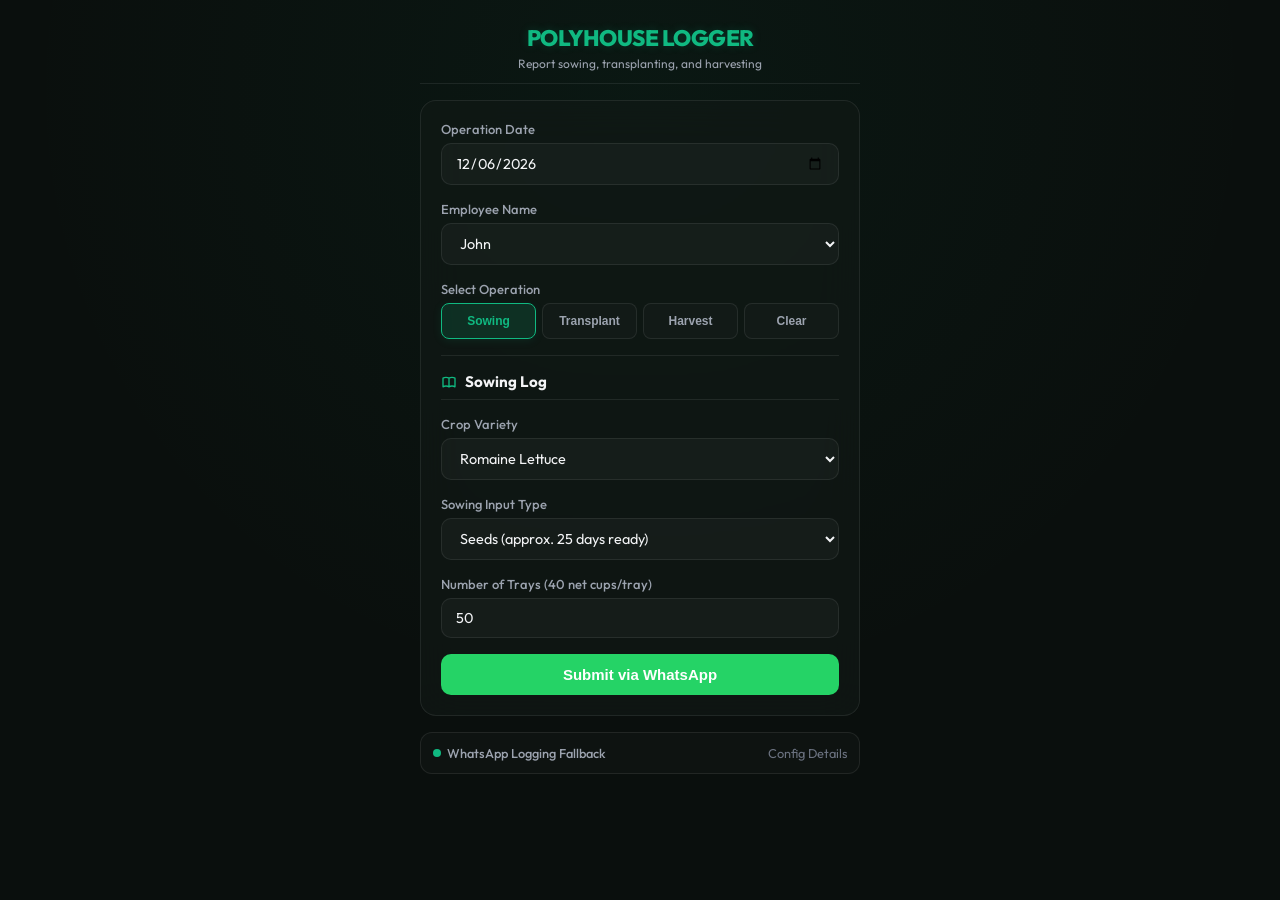
==== log.html @ c45852f2 "Add files via upload" ====
<!DOCTYPE html>
<html lang="en">
<head>
  <meta charset="UTF-8">
  <meta name="viewport" content="width=device-width, initial-scale=1.0, maximum-scale=1.0, user-scalable=no">
  <title>Polyhouse Mobile Logger</title>
  <link rel="stylesheet" href="styles.css">
  <style>
    body {
      justify-content: center;
      background-image: radial-gradient(circle at 50% 10%, rgba(16, 185, 129, 0.05) 0%, transparent 60%);
      padding: 12px;
      overflow-y: auto;
    }
    
    .mobile-container {
      width: 100%;
      max-width: 440px;
      margin: 0 auto;
      display: flex;
      flex-direction: column;
      gap: 16px;
      padding-bottom: 40px;
    }

    .mobile-header {
      text-align: center;
      padding: 12px 0;
      border-bottom: 1px solid var(--border-color);
    }

    .mobile-header h1 {
      font-size: 1.4rem;
      font-weight: 800;
      letter-spacing: -0.5px;
      color: var(--accent);
      text-shadow: 0 0 10px rgba(16, 185, 129, 0.2);
    }

    .mobile-header p {
      font-size: 0.75rem;
      color: var(--text-secondary);
      margin-top: 4px;
    }

    .mobile-card {
      background: var(--bg-card);
      backdrop-filter: blur(20px);
      -webkit-backdrop-filter: blur(20px);
      border: 1px solid var(--border-color);
      border-radius: 16px;
      padding: 20px;
    }

    .section-title {
      font-size: 0.95rem;
      font-weight: 700;
      margin-bottom: 16px;
      display: flex;
      align-items: center;
      gap: 8px;
      color: var(--text-primary);
      border-bottom: 1px solid var(--border-color);
      padding-bottom: 8px;
    }

    .section-title svg {
      color: var(--accent);
    }

    /* Operation Selection Grid */
    .op-selector {
      display: grid;
      grid-template-columns: repeat(4, 1fr);
      gap: 6px;
      margin-bottom: 16px;
    }

    .op-btn {
      background: rgba(255, 255, 255, 0.02);
      border: 1px solid var(--border-color);
      color: var(--text-secondary);
      padding: 10px 4px;
      border-radius: 8px;
      font-size: 0.75rem;
      font-weight: 600;
      cursor: pointer;
      text-align: center;
      transition: var(--transition-fast);
    }

    .op-btn.active {
      background: rgba(16, 185, 129, 0.15);
      color: var(--accent);
      border-color: var(--accent);
      box-shadow: 0 2px 10px rgba(16, 185, 129, 0.1);
    }

    /* Row Picker Grid */
    .picker-grid {
      display: grid;
      grid-template-columns: repeat(5, 1fr);
      gap: 6px;
      margin-bottom: 12px;
      max-height: 110px;
      overflow-y: auto;
      padding: 4px;
      border: 1px solid var(--border-color);
      border-radius: 10px;
      background: rgba(0, 0, 0, 0.2);
    }

    .picker-btn {
      background: rgba(255, 255, 255, 0.03);
      border: 1px solid var(--border-color);
      color: var(--text-secondary);
      padding: 6px 0;
      border-radius: 8px;
      font-size: 0.75rem;
      font-weight: 600;
      cursor: pointer;
      transition: var(--transition-fast);
    }

    .picker-btn.active {
      background: var(--accent);
      color: #fff;
      border-color: var(--accent);
      box-shadow: 0 0 10px var(--accent-glow);
    }

    .line-selector {
      display: grid;
      grid-template-columns: 1fr 1fr;
      gap: 12px;
      margin-bottom: 16px;
    }

    .line-btn {
      background: rgba(255, 255, 255, 0.03);
      border: 1px solid var(--border-color);
      color: var(--text-secondary);
      padding: 10px;
      border-radius: 10px;
      font-size: 0.85rem;
      font-weight: 700;
      cursor: pointer;
      transition: var(--transition-fast);
      text-align: center;
    }

    .line-btn.active {
      background: rgba(6, 182, 212, 0.2);
      border-color: #06b6d4;
      color: #22d3ee;
      box-shadow: 0 0 8px rgba(6, 182, 212, 0.15);
    }

    .btn-actions-stack {
      display: flex;
      flex-direction: column;
      gap: 10px;
      margin-top: 16px;
    }

    .btn-whatsapp {
      background: #25d366 !important;
      color: #fff !important;
    }

    .btn-whatsapp:hover {
      background: #128c7e !important;
      box-shadow: 0 4px 15px rgba(37, 211, 102, 0.3) !important;
    }

    .status-banner {
      background: rgba(255, 255, 255, 0.02);
      border: 1px solid var(--border-color);
      border-radius: 12px;
      padding: 12px;
      font-size: 0.8rem;
      display: flex;
      align-items: center;
      justify-content: space-between;
    }
  </style>
</head>
<body>

  <div class="mobile-container">
    
    <!-- Header -->
    <div class="mobile-header">
      <h1>POLYHOUSE LOGGER</h1>
      <p>Report sowing, transplanting, and harvesting</p>
    </div>

    <!-- Unified Reporting Card -->
    <div class="mobile-card">
      
      <!-- Date & Employee selection at the TOP (Always visible) -->
      <div class="form-group">
        <label for="m-date">Operation Date</label>
        <input type="date" id="m-date" required>
      </div>

      <div class="form-group">
        <label for="m-employee">Employee Name</label>
        <select id="m-employee" required>
          <!-- Loaded dynamically from configuration link -->
          <option value="Sanjay Kumar">Sanjay Kumar</option>
          <option value="John Doe">John Doe</option>
        </select>
      </div>

      <!-- Operation Selector -->
      <div class="form-group" style="margin-top: 16px;">
        <label>Select Operation</label>
        <div class="op-selector">
          <button type="button" class="op-btn active" id="op-sowing" onclick="selectOperation('sowing')">Sowing</button>
          <button type="button" class="op-btn" id="op-transplant" onclick="selectOperation('transplant')">Transplant</button>
          <button type="button" class="op-btn" id="op-harvest" onclick="selectOperation('harvest')">Harvest</button>
          <button type="button" class="op-btn" id="op-clear" onclick="selectOperation('clear')">Clear</button>
        </div>
      </div>

      <!-- DYNAMIC SECTION FOR SOWING -->
      <div id="section-sowing" style="display:block; border-top:1px solid var(--border-color); padding-top:16px;">
        <div class="section-title">
          <svg xmlns="http://www.w3.org/2000/svg" width="16" height="16" fill="none" viewBox="0 0 24 24" stroke="currentColor" stroke-width="2"><path stroke-linecap="round" stroke-linejoin="round" d="M12 6.253v13m0-13C10.832 5.477 9.246 5 7.5 5S4.168 5.477 3 6.253v13C4.168 18.477 5.754 18 7.5 18s3.332.477 4.5 1.253m0-13C13.168 5.477 14.754 5 16.5 5c1.747 0 3.332.477 4.5 1.253v13C19.832 18.477 18.247 18 16.5 18c-1.746 0-3.332.477-4.5 1.253" /></svg>
          <span>Sowing Log</span>
        </div>
        <div class="form-group">
          <label for="m-sow-crop">Crop Variety</label>
          <select id="m-sow-crop">
            <!-- Populated dynamically -->
            <option value="Romaine Lettuce">Romaine Lettuce</option>
            <option value="Butterhead Lettuce">Butterhead Lettuce</option>
            <option value="Spinach">Spinach</option>
            <option value="Basil">Basil</option>
            <option value="Coriander">Coriander</option>
          </select>
        </div>
        <div class="form-group">
          <label for="m-sow-type">Sowing Input Type</label>
          <select id="m-sow-type">
            <option value="seed">Seeds (approx. 25 days ready)</option>
            <option value="sapling">Saplings (approx. 9 days ready)</option>
          </select>
        </div>
        <div class="form-group">
          <label for="m-sow-trays">Number of Trays (40 net cups/tray)</label>
          <input type="number" id="m-sow-trays" min="1" max="500" value="50">
        </div>
      </div>

      <!-- DYNAMIC SECTION FOR TRANSPLANT -->
      <div id="section-transplant" style="display:none; border-top:1px solid var(--border-color); padding-top:16px;">
        <div class="section-title">
          <svg xmlns="http://www.w3.org/2000/svg" width="16" height="16" fill="none" viewBox="0 0 24 24" stroke="currentColor" stroke-width="2"><path stroke-linecap="round" stroke-linejoin="round" d="M12 4v16m8-8H4" /></svg>
          <span>Transplant Log</span>
        </div>
        <div class="form-group">
          <label>Select Target Row</label>
          <div class="picker-grid" id="picker-tx-row">
            <!-- Row buttons injected -->
          </div>
        </div>
        <div class="form-group">
          <label>Select Target Line</label>
          <div class="line-selector">
            <button type="button" class="line-btn active" id="btn-tx-line-A" onclick="setLine('tx', 'A')">Line A</button>
            <button type="button" class="line-btn" id="btn-tx-line-B" onclick="setLine('tx', 'B')">Line B</button>
          </div>
        </div>
        <div class="form-group">
          <label for="m-tx-batch">Source Sowing Batch ID</label>
          <input type="text" id="m-tx-batch" placeholder="e.g. SOW-5">
        </div>
        <div class="form-group">
          <label for="m-tx-towers">Towers Transplanted (Max 63)</label>
          <input type="number" id="m-tx-towers" min="1" max="63" value="63">
        </div>
      </div>

      <!-- DYNAMIC SECTION FOR HARVEST -->
      <div id="section-harvest" style="display:none; border-top:1px solid var(--border-color); padding-top:16px;">
        <div class="section-title">
          <svg xmlns="http://www.w3.org/2000/svg" width="16" height="16" fill="none" viewBox="0 0 24 24" stroke="currentColor" stroke-width="2"><path stroke-linecap="round" stroke-linejoin="round" d="M9 12l2 2 4-4M7.835 4.697a3.42 3.42 0 001.946-.806 3.42 3.42 0 014.438 0 3.42 3.42 0 001.946.806 3.42 3.42 0 013.138 3.138 3.42 3.42 0 00.806 1.946 3.42 3.42 0 010 4.438 3.42 3.42 0 00-.806 1.946 3.42 3.42 0 01-3.138 3.138 3.42 3.42 0 00-1.946.806 3.42 3.42 0 01-4.438 0 3.42 3.42 0 00-1.946-.806 3.42 3.42 0 01-3.138-3.138 3.42 3.42 0 00-.806-1.946 3.42 3.42 0 010-4.438 3.42 3.42 0 00.806-1.946 3.42 3.42 0 013.138-3.138z" /></svg>
          <span>Harvest & Yield Log</span>
        </div>
        <div class="form-group">
          <label>Select Row</label>
          <div class="picker-grid" id="picker-hrv-row">
            <!-- Row buttons injected -->
          </div>
        </div>
        <div class="form-group">
          <label>Select Line</label>
          <div class="line-selector">
            <button type="button" class="line-btn active" id="btn-hrv-line-A" onclick="setLine('hrv', 'A')">Line A</button>
            <button type="button" class="line-btn" id="btn-hrv-line-B" onclick="setLine('hrv', 'B')">Line B</button>
          </div>
        </div>
        <div class="form-group">
          <label for="m-hrv-stage">Stage Cut</label>
          <select id="m-hrv-stage">
            <option value="Shenda">Shenda Cut (Grooming / Pruning)</option>
            <option value="Harvest 1">1st Commercial Harvest</option>
            <option value="Harvest 2">2nd Commercial Harvest</option>
            <option value="Harvest 3">3rd Commercial Harvest</option>
          </select>
        </div>
        <div class="form-group">
          <label for="m-hrv-yield">Actual Yield (kg)</label>
          <input type="number" id="m-hrv-yield" step="0.1" placeholder="e.g. 450">
        </div>
        <div class="form-group">
          <label for="m-hrv-waste">Waste / Rejection (kg)</label>
          <input type="number" id="m-hrv-waste" step="0.1" value="0">
        </div>
      </div>

      <!-- DYNAMIC SECTION FOR CLEARANCE -->
      <div id="section-clear" style="display:none; border-top:1px solid var(--border-color); padding-top:16px;">
        <div class="section-title">
          <svg xmlns="http://www.w3.org/2000/svg" width="16" height="16" fill="none" viewBox="0 0 24 24" stroke="currentColor" stroke-width="2"><path stroke-linecap="round" stroke-linejoin="round" d="M19 7l-.867 12.142A2 2 0 0116.138 21H7.862a2 2 0 01-1.995-1.858L5 7m5 4v6m4-6v6m1-10V4a1 1 0 00-1-1h-4a1 1 0 00-1 1v3M4 7h16" /></svg>
          <span>Clear & Reset Line</span>
        </div>
        <div class="form-group">
          <label>Select Row</label>
          <div class="picker-grid" id="picker-clr-row">
            <!-- Row buttons injected -->
          </div>
        </div>
        <div class="form-group">
          <label>Select Line</label>
          <div class="line-selector">
            <button type="button" class="line-btn active" id="btn-clr-line-A" onclick="setLine('clr', 'A')">Line A</button>
            <button type="button" class="line-btn" id="btn-clr-line-B" onclick="setLine('clr', 'B')">Line B</button>
          </div>
        </div>
        <div class="form-group">
          <label for="m-clr-reason">Reason for Clearance</label>
          <select id="m-clr-reason">
            <option value="Normal harvest cycle completed">Normal harvest cycle completed</option>
            <option value="Crop disease / cleaning">Crop disease / cleaning</option>
            <option value="Early reset / weather change">Early reset / weather change</option>
          </select>
        </div>
      </div>

      <!-- Submit buttons -->
      <div class="btn-actions-stack">
        <button type="button" class="btn-primary" id="btn-cloud-submit" onclick="submitLog('cloud')" style="display:none; width: 100%;">
          Submit to Supabase Cloud
        </button>
        <button type="button" class="btn-primary btn-whatsapp" onclick="submitLog('whatsapp')" style="width: 100%;">
          Submit via WhatsApp
        </button>
      </div>

    </div>

    <!-- Connection Banner -->
    <div class="status-banner">
      <div style="display:flex; align-items:center; gap:6px;">
        <span style="width:8px; height:8px; border-radius:50%; background-color:#10b981; display:inline-block;" id="status-dot"></span>
        <span id="status-text" style="color:var(--text-secondary); font-weight:500;">Offline (WhatsApp Reporting)</span>
      </div>
      <span style="color:var(--text-muted); cursor:pointer;" onclick="showConfigSummary()">Config Details</span>
    </div>

  </div>

  <div class="toast-container" id="toast-container"></div>

  <script>
    // Configuration parsed from URL query string
    let cloudConfig = {
      url: "",
      key: "",
      phone: "",
      crops: [],
      emps: []
    };

    let activeOperation = "sowing";
    let selectedRow = { transplant: 1, harvest: 1, clear: 1 };
    let selectedLine = { transplant: 'A', harvest: 'A', clear: 'A' };

    document.addEventListener("DOMContentLoaded", () => {
      // Default to today
      document.getElementById("m-date").value = new Date().toISOString().split('T')[0];
      
      // Load query parameters
      parseQueryParams();
      
      // Setup grid row pickers
      setupRowPickers();
      
      // Update UI elements from settings
      initializeFormOptions();
    });

    function parseQueryParams() {
      const params = new URLSearchParams(window.location.search);
      cloudConfig.url = params.get("url") || "";
      cloudConfig.key = params.get("key") || "";
      cloudConfig.phone = params.get("phone") || "";
      
      const cropsStr = params.get("crops");
      if (cropsStr) cloudConfig.crops = cropsStr.split(",");
      else cloudConfig.crops = ["Romaine Lettuce", "Butterhead Lettuce", "Spinach", "Basil", "Coriander"];
      
      const empsStr = params.get("emps");
      if (empsStr) cloudConfig.emps = empsStr.split(",");
      else cloudConfig.emps = ["John", "Maria", "Alex", "David", "Sanjay"];
    }

    function setupRowPickers() {
      ['transplant', 'harvest', 'clear'].forEach(mode => {
        const pickerId = mode === 'transplant' ? 'tx' : (mode === 'harvest' ? 'hrv' : 'clr');
        const picker = document.getElementById(`picker-${pickerId}-row`);
        if (!picker) return;
        picker.innerHTML = "";
        
        for (let r = 1; r <= 19; r++) {
          const btn = document.createElement("button");
          btn.type = "button";
          btn.className = `picker-btn ${r === 1 ? 'active' : ''}`;
          btn.innerText = r;
          btn.onclick = () => {
            document.querySelectorAll(`#picker-${pickerId}-row .picker-btn`).forEach(b => b.classList.remove('active'));
            btn.classList.add('active');
            selectedRow[mode] = r;
          };
          picker.appendChild(btn);
        }
      });
    }

    function setLine(mode, line) {
      const prefix = mode === 'tx' ? 'transplant' : (mode === 'hrv' ? 'harvest' : 'clear');
      selectedLine[prefix] = line;
      
      document.getElementById(`btn-${mode}-line-A`).classList.toggle('active', line === 'A');
      document.getElementById(`btn-${mode}-line-B`).classList.toggle('active', line === 'B');
    }

    function initializeFormOptions() {
      // 1. Populate employees
      const empSelect = document.getElementById("m-employee");
      empSelect.innerHTML = "";
      cloudConfig.emps.forEach(emp => {
        empSelect.innerHTML += `<option value="${emp}">${emp}</option>`;
      });

      // 2. Populate crops
      const cropSelect = document.getElementById("m-sow-crop");
      cropSelect.innerHTML = "";
      cloudConfig.crops.forEach(crop => {
        cropSelect.innerHTML += `<option value="${crop}">${crop}</option>`;
      });

      // 3. Toggle cloud connection views
      const dot = document.getElementById("status-dot");
      const text = document.getElementById("status-text");
      const cloudSubmitBtn = document.getElementById("btn-cloud-submit");
      
      if (cloudConfig.url && cloudConfig.key) {
        dot.style.backgroundColor = "#3b82f6";
        dot.style.boxShadow = "0 0 8px rgba(59, 130, 246, 0.5)";
        text.innerText = "Connected to Supabase Cloud";
        text.style.color = "#93c5fd";
        cloudSubmitBtn.style.display = "block";
      } else {
        dot.style.backgroundColor = "#10b981";
        text.innerText = "WhatsApp Logging Fallback";
        text.style.color = "var(--text-secondary)";
        cloudSubmitBtn.style.display = "none";
      }
    }

    function selectOperation(op) {
      activeOperation = op;
      
      document.querySelectorAll(".op-btn").forEach(b => b.classList.remove("active"));
      document.getElementById(`op-${op}`).classList.add("active");
      
      document.getElementById("section-sowing").style.display = op === 'sowing' ? 'block' : 'none';
      document.getElementById("section-transplant").style.display = op === 'transplant' ? 'block' : 'none';
      document.getElementById("section-harvest").style.display = op === 'harvest' ? 'block' : 'none';
      document.getElementById("section-clear").style.display = op === 'clear' ? 'block' : 'none';
    }

    function buildMessageString() {
      const date = document.getElementById("m-date").value;
      const worker = document.getElementById("m-employee").value;
      
      let msg = `[ERP-LOG] `;
      
      if (activeOperation === "sowing") {
        const crop = document.getElementById("m-sow-crop").value;
        const type = document.getElementById("m-sow-type").value;
        const trays = document.getElementById("m-sow-trays").value;
        
        msg += `SOWING | Crop: ${crop} | Type: ${type} | Trays: ${trays} | Date: ${date} | Worker: ${worker}`;
      } else if (activeOperation === "transplant") {
        const row = selectedRow.transplant;
        const line = selectedLine.transplant;
        const batch = document.getElementById("m-tx-batch").value.trim();
        const towers = document.getElementById("m-tx-towers").value;
        
        if (!batch) {
          alert("Please specify the Source Sowing Batch ID");
          return null;
        }
        
        msg += `TRANSPLANT | Row: ${row} | Line: ${line} | Batch: ${batch} | Towers: ${towers} | Date: ${date} | Worker: ${worker}`;
      } else if (activeOperation === "harvest") {
        const row = selectedRow.harvest;
        const line = selectedLine.harvest;
        const stage = document.getElementById("m-hrv-stage").value;
        const yieldKg = document.getElementById("m-hrv-yield").value;
        const wasteKg = document.getElementById("m-hrv-waste").value || 0;
        
        if (!yieldKg) {
          alert("Please enter the harvested yield weight (kg)");
          return null;
        }
        
        msg += `HARVEST | Row: ${row} | Line: ${line} | Stage: ${stage} | Yield: ${yieldKg} | Waste: ${wasteKg} | Date: ${date} | Worker: ${worker}`;
      } else if (activeOperation === "clear") {
        const row = selectedRow.clear;
        const line = selectedLine.clear;
        const reason = document.getElementById("m-clr-reason").value;
        
        msg += `CLEAR | Row: ${row} | Line: ${line} | Reason: ${reason} | Date: ${date} | Worker: ${worker}`;
      }
      
      return msg;
    }

    async function submitLog(target) {
      const msg = buildMessageString();
      if (!msg) return; // validation failed
      
      if (target === "whatsapp") {
        const url = `https://wa.me/${cloudConfig.phone}?text=${encodeURIComponent(msg)}`;
        window.open(url, '_blank');
        showToast("WhatsApp launched with pre-filled template!", "success");
        return;
      }

      // Handle Supabase Cloud Submission
      if (!cloudConfig.url || !cloudConfig.key) {
        showToast("Supabase is not configured.", "danger");
        return;
      }

      const statusBanner = document.getElementById("status-text");
      statusBanner.innerText = "Submitting log to cloud...";
      
      try {
        // Parse parts into object fields matching database columns
        const parts = msg.replace("[ERP-LOG] ", "").split("|");
        const actionType = parts[0].trim().toLowerCase();
        
        const payload = {
          type: actionType,
          logged_by: document.getElementById("m-employee").value,
          date: document.getElementById("m-date").value
        };

        if (actionType === "sowing") {
          payload.crop = document.getElementById("m-sow-crop").value;
          payload.sow_type = document.getElementById("m-sow-type").value;
          payload.trays = parseInt(document.getElementById("m-sow-trays").value);
        } else if (actionType === "transplant") {
          payload.row = selectedRow.transplant;
          payload.line = selectedLine.transplant;
          payload.batch = document.getElementById("m-tx-batch").value.trim().toUpperCase();
          payload.towers = parseInt(document.getElementById("m-tx-towers").value);
        } else if (actionType === "harvest") {
          payload.row = selectedRow.harvest;
          payload.line = selectedLine.harvest;
          payload.stage = document.getElementById("m-hrv-stage").value;
          payload.yield_kg = parseFloat(document.getElementById("m-hrv-yield").value);
          payload.waste_kg = parseFloat(document.getElementById("m-hrv-waste").value || 0);
        } else if (actionType === "clear") {
          payload.row = selectedRow.clear;
          payload.line = selectedLine.clear;
          payload.reason = document.getElementById("m-clr-reason").value;
        }

        const cleanUrl = cloudConfig.url.endsWith('/') ? cloudConfig.url : cloudConfig.url + '/';
        const dbUrl = `${cleanUrl}rest/v1/polyhouse_logs`;

        const response = await fetch(dbUrl, {
          method: 'POST',
          headers: {
            'apikey': cloudConfig.key,
            'Authorization': `Bearer ${cloudConfig.key}`,
            'Content-Type': 'application/json',
            'Prefer': 'return=minimal'
          },
          body: JSON.stringify(payload)
        });

        if (!response.ok) {
          throw new Error(`Server returned ${response.status}: ${response.statusText}`);
        }

        showToast("Log submitted to Supabase queue!", "success");
        
        // Reset dynamic field values on success
        if (actionType === "sowing") {
          document.getElementById("m-sow-trays").value = 50;
        } else if (actionType === "transplant") {
          document.getElementById("m-tx-batch").value = "";
        } else if (actionType === "harvest") {
          document.getElementById("m-hrv-yield").value = "";
          document.getElementById("m-hrv-waste").value = 0;
        }

      } catch (err) {
        console.error("Cloud post failed:", err);
        showToast("Error writing to cloud. Saved in fallback template.", "danger");
      } finally {
        statusBanner.innerText = "Connected to Supabase Cloud";
      }
    }

    function showConfigSummary() {
      let info = `Logger Settings:\n`;
      info += `• Cloud Server: ${cloudConfig.url ? cloudConfig.url : 'Offline Mode'}\n`;
      info += `• WhatsApp Contact: ${cloudConfig.phone ? cloudConfig.phone : 'Not Configured'}\n`;
      info += `• Employees Catalog Size: ${cloudConfig.emps.length}\n`;
      info += `• Crop Varieties Size: ${cloudConfig.crops.length}\n`;
      alert(info);
    }

    function showToast(message, type = "success") {
      const container = document.getElementById("toast-container");
      const toast = document.createElement("div");
      toast.className = `toast ${type === 'danger' ? 'warning' : ''}`;
      toast.innerHTML = `<span>${message}</span>`;
      container.appendChild(toast);
      setTimeout(() => {
        toast.style.opacity = '0';
        setTimeout(() => container.removeChild(toast), 300);
      }, 3000);
    }
  </script>
</body>
</html>
---- styles.css ----
/* Import Outfit Font */
@import url('https://fonts.googleapis.com/css2?family=Outfit:wght@300;400;500;600;700;800&display=swap');

:root {
  /* Color Palette - Premium Dark Green & Glassmorphism */
  --bg-primary: #0a0f0d;
  --bg-secondary: #121a16;
  --bg-card: rgba(18, 26, 22, 0.65);
  --bg-card-hover: rgba(26, 38, 32, 0.8);
  
  --border-color: rgba(255, 255, 255, 0.08);
  --border-glow: rgba(76, 201, 240, 0.15);
  
  --text-primary: #f3f4f6;
  --text-secondary: #9ca3af;
  --text-muted: #6b7280;
  
  /* Status Colors */
  --color-empty: #1f2937;
  --color-transplanted: #f97316; /* Orange */
  --color-shenda: #eab308; /* Yellow */
  --color-harvest1: #22c55e; /* Green */
  --color-harvest2: #06b6d4; /* Cyan */
  --color-harvest3: #8b5cf6; /* Violet */
  --color-ready: #3b82f6; /* Glowing Blue */
  --color-alert: #ef4444; /* Red */
  
  /* Brand Accent */
  --accent: #10b981; /* Emerald */
  --accent-glow: rgba(16, 185, 129, 0.4);
  --accent-hover: #059669;
  
  --font-main: 'Outfit', -apple-system, BlinkMacSystemFont, "Segoe UI", Roboto, sans-serif;
  --transition-fast: 0.2s ease;
  --transition-normal: 0.3s cubic-bezier(0.4, 0, 0.2, 1);
  
  --sidebar-width: 260px;
  --header-height: 70px;
}

* {
  box-sizing: border-box;
  margin: 0;
  padding: 0;
}

body {
  font-family: var(--font-main);
  background-color: var(--bg-primary);
  background-image: 
    radial-gradient(circle at 10% 20%, rgba(16, 185, 129, 0.03) 0%, transparent 40%),
    radial-gradient(circle at 90% 80%, rgba(6, 182, 212, 0.03) 0%, transparent 40%);
  color: var(--text-primary);
  min-height: 100vh;
  display: flex;
  overflow-x: hidden;
}

/* Scrollbar styling */
::-webkit-scrollbar {
  width: 8px;
  height: 8px;
}
::-webkit-scrollbar-track {
  background: var(--bg-primary);
}
::-webkit-scrollbar-thumb {
  background: rgba(255, 255, 255, 0.1);
  border-radius: 4px;
}
::-webkit-scrollbar-thumb:hover {
  background: rgba(255, 255, 255, 0.2);
}

/* Sidebar Styling */
.sidebar {
  width: var(--sidebar-width);
  background-color: rgba(10, 15, 13, 0.95);
  border-right: 1px solid var(--border-color);
  padding: 24px;
  display: flex;
  flex-direction: column;
  position: fixed;
  height: 100vh;
  left: 0;
  top: 0;
  z-index: 100;
  backdrop-filter: blur(10px);
}

.sidebar-logo {
  display: flex;
  align-items: center;
  gap: 12px;
  font-size: 1.25rem;
  font-weight: 700;
  color: var(--text-primary);
  margin-bottom: 40px;
  letter-spacing: 0.5px;
}

.sidebar-logo svg {
  color: var(--accent);
  filter: drop-shadow(0 0 8px var(--accent-glow));
}

.sidebar-menu {
  list-style: none;
  display: flex;
  flex-direction: column;
  gap: 8px;
}

.menu-item {
  display: flex;
  align-items: center;
  gap: 12px;
  padding: 12px 16px;
  color: var(--text-secondary);
  text-decoration: none;
  border-radius: 12px;
  font-weight: 500;
  cursor: pointer;
  transition: var(--transition-fast);
  border: 1px solid transparent;
}

.menu-item:hover {
  color: var(--text-primary);
  background-color: rgba(255, 255, 255, 0.03);
}

.menu-item.active {
  color: #fff;
  background-color: rgba(16, 185, 129, 0.15);
  border-color: rgba(16, 185, 129, 0.3);
  box-shadow: 0 0 15px rgba(16, 185, 129, 0.05);
}

.menu-item svg {
  width: 20px;
  height: 20px;
  transition: var(--transition-fast);
}

.menu-item.active svg {
  color: var(--accent);
  filter: drop-shadow(0 0 4px var(--accent-glow));
}

/* Main Content Area */
.main-content {
  margin-left: var(--sidebar-width);
  flex-grow: 1;
  min-height: 100vh;
  padding: 32px;
  display: flex;
  flex-direction: column;
  gap: 24px;
}

/* Header */
header {
  display: flex;
  justify-content: space-between;
  align-items: center;
  border-bottom: 1px solid var(--border-color);
  padding-bottom: 20px;
}

h1 {
  font-size: 1.75rem;
  font-weight: 700;
  letter-spacing: -0.5px;
}

.header-meta {
  font-size: 0.875rem;
  color: var(--text-secondary);
  display: flex;
  align-items: center;
  gap: 16px;
}

.live-indicator {
  display: flex;
  align-items: center;
  gap: 6px;
  background-color: rgba(16, 185, 129, 0.1);
  color: var(--accent);
  padding: 4px 10px;
  border-radius: 20px;
  font-weight: 600;
  font-size: 0.75rem;
  border: 1px solid rgba(16, 185, 129, 0.2);
}

.live-dot {
  width: 6px;
  height: 6px;
  background-color: var(--accent);
  border-radius: 50%;
  box-shadow: 0 0 8px var(--accent);
  animation: pulse 2s infinite;
}

/* Alerts Banner */
.alerts-container {
  display: flex;
  flex-direction: column;
  gap: 10px;
}

.alert-card {
  display: flex;
  align-items: center;
  justify-content: space-between;
  padding: 14px 20px;
  border-radius: 12px;
  font-size: 0.9rem;
  backdrop-filter: blur(12px);
  border: 1px solid var(--border-color);
  animation: slideIn 0.3s ease-out;
}

.alert-card.info {
  background-color: rgba(59, 130, 246, 0.08);
  border-color: rgba(59, 130, 246, 0.2);
  color: #93c5fd;
}

.alert-card.warning {
  background-color: rgba(234, 179, 8, 0.08);
  border-color: rgba(234, 179, 8, 0.2);
  color: #fef08a;
}

.alert-card.success {
  background-color: rgba(16, 185, 129, 0.08);
  border-color: rgba(16, 185, 129, 0.2);
  color: #a7f3d0;
}

.alert-content {
  display: flex;
  align-items: center;
  gap: 12px;
}

.alert-action-btn {
  background-color: rgba(255, 255, 255, 0.1);
  color: inherit;
  border: none;
  padding: 6px 12px;
  border-radius: 8px;
  font-size: 0.8rem;
  font-weight: 600;
  cursor: pointer;
  transition: var(--transition-fast);
}

.alert-action-btn:hover {
  background-color: rgba(255, 255, 255, 0.2);
}

/* Tabs Display */
.tab-content {
  display: none;
  animation: fadeIn 0.4s ease;
}

.tab-content.active {
  display: block;
}

/* Summary Grid Cards */
.metrics-grid {
  display: grid;
  grid-template-columns: repeat(auto-fit, minmax(220px, 1fr));
  gap: 20px;
  margin-bottom: 24px;
}

.card {
  background: var(--bg-card);
  backdrop-filter: blur(16px);
  -webkit-backdrop-filter: blur(16px);
  border: 1px solid var(--border-color);
  border-radius: 16px;
  padding: 24px;
  transition: var(--transition-normal);
  position: relative;
  overflow: hidden;
}

.card::before {
  content: '';
  position: absolute;
  top: 0;
  left: 0;
  width: 100%;
  height: 3px;
  background: transparent;
  transition: var(--transition-normal);
}

.card:hover {
  transform: translateY(-2px);
  background: var(--bg-card-hover);
  border-color: rgba(255, 255, 255, 0.12);
  box-shadow: 0 12px 24px -10px rgba(0, 0, 0, 0.4);
}

.card.primary::before { background: var(--accent); }
.card.warning::before { background: var(--color-transplanted); }
.card.info::before { background: var(--color-ready); }
.card.danger::before { background: var(--color-alert); }

.card-title {
  font-size: 0.875rem;
  color: var(--text-secondary);
  font-weight: 500;
  text-transform: uppercase;
  letter-spacing: 0.5px;
  margin-bottom: 12px;
  display: flex;
  justify-content: space-between;
  align-items: center;
}

.card-value {
  font-size: 2rem;
  font-weight: 700;
  letter-spacing: -0.5px;
  line-height: 1.2;
}

.card-subtext {
  font-size: 0.8125rem;
  color: var(--text-muted);
  margin-top: 8px;
  display: flex;
  align-items: center;
  gap: 4px;
}

/* Polyhouse Visual Grid Map */
.polyhouse-grid-container {
  display: flex;
  flex-direction: column;
  gap: 16px;
  background: var(--bg-card);
  backdrop-filter: blur(16px);
  border: 1px solid var(--border-color);
  border-radius: 16px;
  padding: 24px;
  margin-bottom: 24px;
}

.grid-header {
  display: flex;
  justify-content: space-between;
  align-items: center;
  flex-wrap: wrap;
  gap: 16px;
}

.legend {
  display: flex;
  flex-wrap: wrap;
  gap: 12px;
}

.legend-item {
  display: flex;
  align-items: center;
  gap: 6px;
  font-size: 0.75rem;
  color: var(--text-secondary);
  font-weight: 500;
}

.legend-color {
  width: 12px;
  height: 12px;
  border-radius: 3px;
  border: 1px solid rgba(255, 255, 255, 0.1);
}

/* Legend and Grid Cell Color States */
.state-empty { background-color: var(--color-empty); }
.state-transplanted { background-color: var(--color-transplanted); }
.state-shenda { background-color: var(--color-shenda); }
.state-harvest1 { background-color: var(--color-harvest1); }
.state-harvest2 { background-color: var(--color-harvest2); }
.state-harvest3 { background-color: var(--color-harvest3); }
.state-ready { background-color: var(--color-ready); box-shadow: 0 0 10px rgba(59, 130, 246, 0.4); animation: pulseGlow 2s infinite; }

.polyhouse-map {
  display: flex;
  flex-direction: column;
  gap: 8px;
  overflow-x: auto;
  padding: 10px 0;
}

.row-container {
  display: flex;
  align-items: center;
  gap: 12px;
  min-width: max-content;
}

.row-label {
  font-size: 0.8rem;
  font-weight: 700;
  width: 60px;
  color: var(--text-secondary);
}

.lines-wrapper {
  display: flex;
  flex-direction: column;
  gap: 4px;
}

.line-row {
  display: flex;
  align-items: center;
  gap: 6px;
}

.line-label {
  font-size: 0.7rem;
  font-weight: 600;
  color: var(--text-muted);
  width: 16px;
  text-align: center;
}

.towers-grid {
  display: flex;
  gap: 2px;
}

.tower-cell {
  width: 14px;
  height: 14px;
  border-radius: 2px;
  cursor: pointer;
  transition: transform 0.15s ease, filter 0.15s ease;
  position: relative;
}

.tower-cell:hover {
  transform: scale(1.3);
  z-index: 10;
  filter: brightness(1.2);
}

/* Entire Line Quick Interaction */
.line-block {
  display: flex;
  align-items: center;
  gap: 12px;
  background: rgba(255, 255, 255, 0.02);
  border: 1px solid var(--border-color);
  padding: 8px 16px;
  border-radius: 12px;
  cursor: pointer;
  transition: var(--transition-fast);
}

.line-block:hover {
  background: rgba(255, 255, 255, 0.05);
  border-color: rgba(255, 255, 255, 0.15);
}

.line-block-title {
  font-size: 0.9rem;
  font-weight: 600;
}

.line-grid-compact {
  display: grid;
  grid-template-columns: repeat(19, 1fr);
  gap: 16px;
}

.row-card {
  background: rgba(255, 255, 255, 0.01);
  border: 1px solid var(--border-color);
  border-radius: 12px;
  padding: 12px;
  display: flex;
  flex-direction: column;
  gap: 8px;
}

.row-card-title {
  font-size: 0.8rem;
  font-weight: 700;
  border-bottom: 1px solid rgba(255, 255, 255, 0.05);
  padding-bottom: 4px;
}

.line-pill {
  padding: 8px;
  border-radius: 8px;
  text-align: center;
  font-size: 0.75rem;
  font-weight: 600;
  cursor: pointer;
  transition: var(--transition-fast);
  border: 1px solid transparent;
}

.line-pill:hover {
  transform: translateY(-1px);
  filter: brightness(1.15);
}

/* Dashboard Side-by-Side Panels */
.dashboard-panels {
  display: grid;
  grid-template-columns: 2fr 1fr;
  gap: 20px;
}

.tray-status-list {
  display: flex;
  flex-direction: column;
  gap: 12px;
}

.tray-status-item {
  display: flex;
  align-items: center;
  justify-content: space-between;
  padding: 12px;
  background: rgba(255, 255, 255, 0.02);
  border: 1px solid var(--border-color);
  border-radius: 10px;
}

.tray-meta {
  display: flex;
  flex-direction: column;
  gap: 4px;
}

.tray-title {
  font-size: 0.875rem;
  font-weight: 600;
}

.tray-subtitle {
  font-size: 0.75rem;
  color: var(--text-muted);
}

.tray-badge {
  font-size: 0.75rem;
  font-weight: 600;
  padding: 4px 8px;
  border-radius: 6px;
}

.tray-badge.germinating {
  background-color: rgba(249, 115, 22, 0.1);
  color: var(--color-transplanted);
  border: 1px solid rgba(249, 115, 22, 0.2);
}

.tray-badge.ready {
  background-color: rgba(34, 197, 94, 0.1);
  color: var(--color-harvest1);
  border: 1px solid rgba(34, 197, 94, 0.2);
  box-shadow: 0 0 8px rgba(34, 197, 94, 0.2);
}

/* Operations Forms Layout */
.operations-layout {
  display: grid;
  grid-template-columns: 1fr 2fr;
  gap: 24px;
}

.form-card {
  background: var(--bg-card);
  backdrop-filter: blur(16px);
  border: 1px solid var(--border-color);
  border-radius: 16px;
  padding: 24px;
  height: fit-content;
}

.form-group {
  margin-bottom: 16px;
}

.form-row {
  display: grid;
  grid-template-columns: 1fr 1fr;
  gap: 12px;
}

label {
  display: block;
  font-size: 0.8125rem;
  font-weight: 500;
  color: var(--text-secondary);
  margin-bottom: 6px;
}

input, select, textarea {
  width: 100%;
  background: rgba(255, 255, 255, 0.03);
  border: 1px solid var(--border-color);
  border-radius: 10px;
  padding: 10px 14px;
  color: var(--text-primary);
  font-family: var(--font-main);
  font-size: 0.9rem;
  outline: none;
  transition: var(--transition-fast);
}

input:focus, select:focus, textarea:focus {
  border-color: var(--accent);
  background: rgba(255, 255, 255, 0.05);
  box-shadow: 0 0 10px rgba(16, 185, 129, 0.1);
}

button.btn-primary {
  width: 100%;
  background: var(--accent);
  color: #fff;
  border: none;
  border-radius: 10px;
  padding: 12px;
  font-weight: 600;
  font-size: 0.9375rem;
  cursor: pointer;
  transition: var(--transition-fast);
  display: flex;
  align-items: center;
  justify-content: center;
  gap: 8px;
}

button.btn-primary:hover {
  background: var(--accent-hover);
  box-shadow: 0 4px 15px var(--accent-glow);
}

button.btn-secondary {
  background: transparent;
  color: var(--text-primary);
  border: 1px solid var(--border-color);
  border-radius: 10px;
  padding: 10px 18px;
  font-weight: 500;
  font-size: 0.9rem;
  cursor: pointer;
  transition: var(--transition-fast);
}

button.btn-secondary:hover {
  background: rgba(255, 255, 255, 0.03);
  border-color: rgba(255, 255, 255, 0.2);
}

button.btn-danger {
  background: rgba(239, 68, 68, 0.1);
  color: #f87171;
  border: 1px solid rgba(239, 68, 68, 0.2);
  border-radius: 10px;
  padding: 10px 18px;
  font-weight: 500;
  font-size: 0.9rem;
  cursor: pointer;
  transition: var(--transition-fast);
}

button.btn-danger:hover {
  background: rgba(239, 68, 68, 0.2);
}

/* History logs list view */
.log-card {
  background: var(--bg-card);
  backdrop-filter: blur(16px);
  border: 1px solid var(--border-color);
  border-radius: 16px;
  padding: 24px;
}

.log-filters {
  display: flex;
  gap: 12px;
  margin-bottom: 20px;
}

.log-filter-btn {
  background: rgba(255, 255, 255, 0.02);
  border: 1px solid var(--border-color);
  color: var(--text-secondary);
  padding: 8px 16px;
  border-radius: 10px;
  font-size: 0.85rem;
  font-weight: 500;
  cursor: pointer;
  transition: var(--transition-fast);
}

.log-filter-btn:hover {
  color: var(--text-primary);
  background: rgba(255, 255, 255, 0.05);
}

.log-filter-btn.active {
  background: rgba(16, 185, 129, 0.1);
  border-color: rgba(16, 185, 129, 0.3);
  color: var(--accent);
}

.log-table-wrapper {
  overflow-x: auto;
}

table {
  width: 100%;
  border-collapse: collapse;
  text-align: left;
}

thead {
  border-bottom: 1px solid var(--border-color);
}

th {
  padding: 12px 16px;
  font-size: 0.8rem;
  color: var(--text-muted);
  font-weight: 600;
  text-transform: uppercase;
  letter-spacing: 0.5px;
}

td {
  padding: 14px 16px;
  font-size: 0.875rem;
  border-bottom: 1px solid rgba(255, 255, 255, 0.02);
  color: var(--text-secondary);
}

tr:hover td {
  color: var(--text-primary);
  background: rgba(255, 255, 255, 0.01);
}

.log-action-btn {
  background: transparent;
  border: none;
  color: var(--text-muted);
  cursor: pointer;
  transition: var(--transition-fast);
  padding: 4px;
  border-radius: 4px;
}

.log-action-btn:hover {
  color: #ef4444;
  background: rgba(239, 68, 68, 0.1);
}

/* Analytics Tab layout */
.analytics-grid {
  display: grid;
  grid-template-columns: repeat(2, 1fr);
  gap: 20px;
}

.chart-card {
  background: var(--bg-card);
  backdrop-filter: blur(16px);
  border: 1px solid var(--border-color);
  border-radius: 16px;
  padding: 24px;
  display: flex;
  flex-direction: column;
  gap: 16px;
}

.chart-container {
  position: relative;
  width: 100%;
  height: 300px;
}

/* Settings Forms */
.settings-grid {
  display: grid;
  grid-template-columns: repeat(2, 1fr);
  gap: 20px;
}

.setting-section {
  display: flex;
  flex-direction: column;
  gap: 16px;
}

.crop-tag {
  display: inline-flex;
  align-items: center;
  gap: 6px;
  background: rgba(255, 255, 255, 0.03);
  border: 1px solid var(--border-color);
  padding: 6px 12px;
  border-radius: 20px;
  font-size: 0.8rem;
  color: var(--text-secondary);
}

.crop-tag-remove {
  background: none;
  border: none;
  color: var(--text-muted);
  cursor: pointer;
  font-weight: 700;
}

.crop-tag-remove:hover {
  color: #ef4444;
}

.crop-catalog-box {
  display: flex;
  flex-wrap: wrap;
  gap: 8px;
  margin-top: 8px;
}

.admin-actions {
  display: flex;
  gap: 12px;
  margin-top: 16px;
  flex-wrap: wrap;
}

/* Modal Styling */
.modal-overlay {
  position: fixed;
  top: 0;
  left: 0;
  right: 0;
  bottom: 0;
  background: rgba(10, 15, 13, 0.8);
  backdrop-filter: blur(8px);
  display: flex;
  align-items: center;
  justify-content: center;
  z-index: 1000;
  opacity: 0;
  pointer-events: none;
  transition: opacity 0.25s ease;
}

.modal-overlay.active {
  opacity: 1;
  pointer-events: all;
}

.modal-content {
  background: var(--bg-secondary);
  border: 1px solid var(--border-color);
  border-radius: 20px;
  width: 90%;
  max-width: 550px;
  padding: 30px;
  box-shadow: 0 20px 40px -15px rgba(0, 0, 0, 0.6);
  transform: translateY(20px);
  transition: transform 0.25s cubic-bezier(0.4, 0, 0.2, 1);
}

.modal-overlay.active .modal-content {
  transform: translateY(0);
}

.modal-header {
  display: flex;
  justify-content: space-between;
  align-items: center;
  margin-bottom: 20px;
  border-bottom: 1px solid var(--border-color);
  padding-bottom: 12px;
}

.modal-close {
  background: none;
  border: none;
  color: var(--text-secondary);
  font-size: 1.5rem;
  cursor: pointer;
}

.modal-footer {
  display: flex;
  justify-content: flex-end;
  gap: 12px;
  margin-top: 24px;
  border-top: 1px solid var(--border-color);
  padding-top: 16px;
}

/* Toast Notifications */
.toast-container {
  position: fixed;
  bottom: 24px;
  right: 24px;
  display: flex;
  flex-direction: column;
  gap: 10px;
  z-index: 1100;
}

.toast {
  background: rgba(18, 26, 22, 0.9);
  backdrop-filter: blur(12px);
  border: 1px solid var(--accent);
  color: var(--text-primary);
  padding: 12px 20px;
  border-radius: 10px;
  font-size: 0.9rem;
  box-shadow: 0 10px 20px rgba(0, 0, 0, 0.3);
  display: flex;
  align-items: center;
  gap: 10px;
  animation: slideInRight 0.3s ease-out;
}

/* Animations */
@keyframes pulse {
  0% { transform: scale(1); opacity: 1; }
  50% { transform: scale(1.3); opacity: 0.5; }
  100% { transform: scale(1); opacity: 1; }
}

@keyframes pulseGlow {
  0% { box-shadow: 0 0 5px rgba(59, 130, 246, 0.3); }
  50% { box-shadow: 0 0 15px rgba(59, 130, 246, 0.6); }
  100% { box-shadow: 0 0 5px rgba(59, 130, 246, 0.3); }
}

@keyframes fadeIn {
  from { opacity: 0; transform: translateY(5px); }
  to { opacity: 1; transform: translateY(0); }
}

@keyframes slideIn {
  from { opacity: 0; transform: translateY(-10px); }
  to { opacity: 1; transform: translateY(0); }
}

@keyframes slideInRight {
  from { transform: translateX(100%); opacity: 0; }
  to { transform: translateX(0); opacity: 1; }
}

/* Responsive Rules */
@media (max-width: 1024px) {
  .dashboard-panels {
    grid-template-columns: 1fr;
  }
  .operations-layout {
    grid-template-columns: 1fr;
  }
  .analytics-grid, .settings-grid {
    grid-template-columns: 1fr;
  }
}

@media (max-width: 768px) {
  body {
    flex-direction: column;
  }
  .sidebar {
    width: 100%;
    height: auto;
    position: relative;
    border-right: none;
    border-bottom: 1px solid var(--border-color);
    padding: 16px;
  }
  .sidebar-logo {
    margin-bottom: 16px;
  }
  .sidebar-menu {
    flex-direction: row;
    overflow-x: auto;
    padding-bottom: 8px;
  }
  .menu-item {
    padding: 8px 12px;
    font-size: 0.85rem;
    white-space: nowrap;
  }
  .main-content {
    margin-left: 0;
    padding: 16px;
  }
}
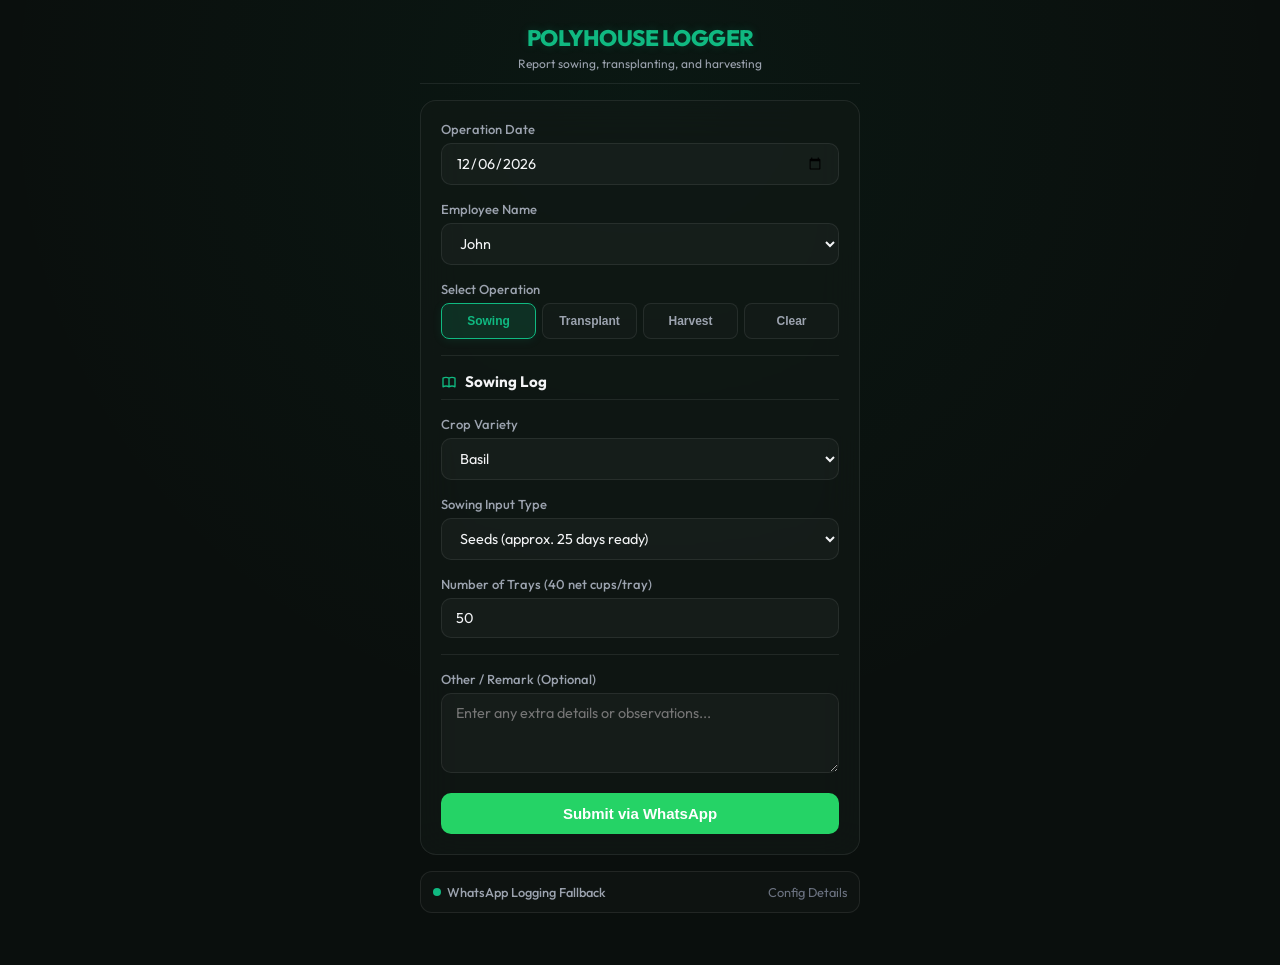
==== commit f905d119: "Add files via upload" ====
--- a/log.html
+++ b/log.html
@@ -274,8 +274,14 @@
           </div>
         </div>
         <div class="form-group">
-          <label for="m-tx-batch">Source Sowing Batch ID</label>
-          <input type="text" id="m-tx-batch" placeholder="e.g. SOW-5">
+          <label for="m-tx-crop">Select Crop Variety</label>
+          <select id="m-tx-crop" onchange="updateGeneratedBatchId()">
+            <!-- Populated dynamically -->
+          </select>
+        </div>
+        <div class="form-group">
+          <label>Generated Batch ID</label>
+          <div id="m-tx-batch-display" style="padding: 10px 14px; background: rgba(255,255,255,0.05); border: 1px solid var(--border-color); border-radius: 10px; font-weight: 700; color: var(--accent); font-family: monospace;">-</div>
         </div>
         <div class="form-group">
           <label for="m-tx-towers">Towers Transplanted (Max 63)</label>
@@ -301,6 +307,10 @@
             <button type="button" class="line-btn active" id="btn-hrv-line-A" onclick="setLine('hrv', 'A')">Line A</button>
             <button type="button" class="line-btn" id="btn-hrv-line-B" onclick="setLine('hrv', 'B')">Line B</button>
           </div>
+        </div>
+        <div class="form-group">
+          <label>Active Growing Crop Info</label>
+          <div id="m-hrv-active-info" style="padding: 12px; background: rgba(255,255,255,0.03); border: 1px solid var(--border-color); border-radius: 10px; font-size: 0.85rem; font-weight: 500;">Please select row/line</div>
         </div>
         <div class="form-group">
           <label for="m-hrv-stage">Stage Cut</label>
@@ -350,13 +360,16 @@
         </div>
       </div>
 
-      <!-- Submit buttons -->
+      <!-- Remark / Notes -->
+      <div class="form-group" style="border-top: 1px solid var(--border-color); padding-top: 16px; margin-top: 16px;">
+        <label for="m-remark">Other / Remark (Optional)</label>
+        <textarea id="m-remark" placeholder="Enter any extra details or observations..." rows="3" style="width: 100%; min-height: 80px;"></textarea>
+      </div>
+
+      <!-- Submit button -->
       <div class="btn-actions-stack">
-        <button type="button" class="btn-primary" id="btn-cloud-submit" onclick="submitLog('cloud')" style="display:none; width: 100%;">
-          Submit to Supabase Cloud
-        </button>
-        <button type="button" class="btn-primary btn-whatsapp" onclick="submitLog('whatsapp')" style="width: 100%;">
-          Submit via WhatsApp
+        <button type="button" class="btn-primary" id="btn-submit" onclick="submitLog()" style="width: 100%;">
+          Submit Operation
         </button>
       </div>
 
@@ -388,6 +401,102 @@
     let activeOperation = "sowing";
     let selectedRow = { transplant: 1, harvest: 1, clear: 1 };
     let selectedLine = { transplant: 'A', harvest: 'A', clear: 'A' };
+    
+    let generatedTxBatchId = "";
+    let activeHarvestDetails = null;
+
+    function updateGeneratedBatchId() {
+      const cropSelect = document.getElementById("m-tx-crop");
+      const dateInput = document.getElementById("m-date");
+      const displayEl = document.getElementById("m-tx-batch-display");
+      
+      if (!cropSelect || !dateInput || !displayEl) return;
+      
+      const crop = cropSelect.value;
+      const dateVal = dateInput.value; // YYYY-MM-DD
+      
+      if (!crop || !dateVal) {
+        displayEl.innerText = "Waiting for crop/date...";
+        generatedTxBatchId = "";
+        return;
+      }
+      
+      const cropInit = crop.substring(0, 3).toUpperCase();
+      const dateParts = dateVal.split("-");
+      const day = dateParts[2];
+      const month = dateParts[1];
+      
+      generatedTxBatchId = `${cropInit}${day}${month}`;
+      displayEl.innerText = generatedTxBatchId;
+    }
+
+    async function updateActiveCropForHarvest() {
+      const row = selectedRow.harvest;
+      const line = selectedLine.harvest;
+      const infoDiv = document.getElementById("m-hrv-active-info");
+      if (!infoDiv) return;
+      
+      infoDiv.innerHTML = "Checking growing crop...";
+      infoDiv.style.color = "var(--text-muted)";
+      
+      if (!cloudConfig.url || !cloudConfig.key) {
+        infoDiv.innerHTML = "Offline fallback: Ready (Manually check dashboard)";
+        infoDiv.style.color = "var(--text-secondary)";
+        activeHarvestDetails = { crop: "Unknown Crop", batch: "OFFLINE" };
+        return;
+      }
+      
+      try {
+        const cleanUrl = cloudConfig.url.endsWith('/') ? cloudConfig.url : cloudConfig.url + '/';
+        const endpoint = `${cleanUrl}rest/v1/polyhouse_logs?row=eq.${row}&line=eq.${line}&type=eq.transplant&order=date.desc&limit=1`;
+        
+        const res = await fetch(endpoint, {
+          headers: {
+            'apikey': cloudConfig.key,
+            'Authorization': `Bearer ${cloudConfig.key}`
+          }
+        });
+        
+        if (res.ok) {
+          const data = await res.json();
+          if (data && data.length > 0) {
+            const lastTx = data[0];
+            
+            // Check clearance
+            const clearEndpoint = `${cleanUrl}rest/v1/polyhouse_logs?row=eq.${row}&line=eq.${line}&type=eq.clear&date=gte.${lastTx.date}&order=date.desc&limit=1`;
+            const clearRes = await fetch(clearEndpoint, {
+              headers: {
+                'apikey': cloudConfig.key,
+                'Authorization': `Bearer ${cloudConfig.key}`
+              }
+            });
+            
+            let isCleared = false;
+            if (clearRes.ok) {
+              const clearData = await clearRes.json();
+              if (clearData && clearData.length > 0) {
+                isCleared = true;
+              }
+            }
+            
+            if (!isCleared) {
+              infoDiv.innerHTML = `Growing: <strong>${lastTx.crop}</strong> | Batch: <strong>${lastTx.batch}</strong>`;
+              infoDiv.style.color = "var(--accent)";
+              activeHarvestDetails = { crop: lastTx.crop, batch: lastTx.batch };
+              return;
+            }
+          }
+        }
+        infoDiv.innerHTML = "No active crop found on this line (Empty).";
+        infoDiv.style.color = "#f87171";
+        activeHarvestDetails = null;
+      } catch (e) {
+        console.error("Error looking up active crop:", e);
+        infoDiv.innerHTML = "Sync error: Defaulting to manual lookup";
+        infoDiv.style.color = "var(--text-secondary)";
+        activeHarvestDetails = { crop: "Unknown Crop", batch: "ERROR" };
+      }
+    }
 
     document.addEventListener("DOMContentLoaded", () => {
       // Default to today
@@ -401,6 +510,14 @@
       
       // Update UI elements from settings
       initializeFormOptions();
+      
+      // Bind date picker listener
+      document.getElementById("m-date").addEventListener("input", () => {
+        updateGeneratedBatchId();
+        if (activeOperation === "harvest") {
+          updateActiveCropForHarvest();
+        }
+      });
     });
 
     function parseQueryParams() {
@@ -411,7 +528,7 @@
       
       const cropsStr = params.get("crops");
       if (cropsStr) cloudConfig.crops = cropsStr.split(",");
-      else cloudConfig.crops = ["Romaine Lettuce", "Butterhead Lettuce", "Spinach", "Basil", "Coriander"];
+      else cloudConfig.crops = ["Basil", "Mint", "Oregano", "Coriander", "Centella", "Lettuce"];
       
       const empsStr = params.get("emps");
       if (empsStr) cloudConfig.emps = empsStr.split(",");
@@ -434,6 +551,9 @@
             document.querySelectorAll(`#picker-${pickerId}-row .picker-btn`).forEach(b => b.classList.remove('active'));
             btn.classList.add('active');
             selectedRow[mode] = r;
+            if (mode === 'harvest') {
+              updateActiveCropForHarvest();
+            }
           };
           picker.appendChild(btn);
         }
@@ -446,6 +566,10 @@
       
       document.getElementById(`btn-${mode}-line-A`).classList.toggle('active', line === 'A');
       document.getElementById(`btn-${mode}-line-B`).classList.toggle('active', line === 'B');
+      
+      if (prefix === 'harvest') {
+        updateActiveCropForHarvest();
+      }
     }
 
     function initializeFormOptions() {
@@ -456,30 +580,42 @@
         empSelect.innerHTML += `<option value="${emp}">${emp}</option>`;
       });
 
-      // 2. Populate crops
+      // 2. Populate sowing crops
       const cropSelect = document.getElementById("m-sow-crop");
       cropSelect.innerHTML = "";
       cloudConfig.crops.forEach(crop => {
         cropSelect.innerHTML += `<option value="${crop}">${crop}</option>`;
       });
+      
+      // Populate transplant crops
+      const txCropSelect = document.getElementById("m-tx-crop");
+      txCropSelect.innerHTML = "";
+      cloudConfig.crops.forEach(crop => {
+        txCropSelect.innerHTML += `<option value="${crop}">${crop}</option>`;
+      });
 
       // 3. Toggle cloud connection views
       const dot = document.getElementById("status-dot");
       const text = document.getElementById("status-text");
-      const cloudSubmitBtn = document.getElementById("btn-cloud-submit");
+      const submitBtn = document.getElementById("btn-submit");
       
       if (cloudConfig.url && cloudConfig.key) {
         dot.style.backgroundColor = "#3b82f6";
         dot.style.boxShadow = "0 0 8px rgba(59, 130, 246, 0.5)";
         text.innerText = "Connected to Supabase Cloud";
         text.style.color = "#93c5fd";
-        cloudSubmitBtn.style.display = "block";
+        submitBtn.innerText = "Submit to Supabase Cloud";
+        submitBtn.className = "btn-primary";
       } else {
         dot.style.backgroundColor = "#10b981";
         text.innerText = "WhatsApp Logging Fallback";
         text.style.color = "var(--text-secondary)";
-        cloudSubmitBtn.style.display = "none";
-      }
+        submitBtn.innerText = "Submit via WhatsApp";
+        submitBtn.className = "btn-primary btn-whatsapp";
+      }
+      
+      // Fire generation
+      updateGeneratedBatchId();
     }
 
     function selectOperation(op) {
@@ -492,11 +628,16 @@
       document.getElementById("section-transplant").style.display = op === 'transplant' ? 'block' : 'none';
       document.getElementById("section-harvest").style.display = op === 'harvest' ? 'block' : 'none';
       document.getElementById("section-clear").style.display = op === 'clear' ? 'block' : 'none';
+      
+      if (op === 'harvest') {
+        updateActiveCropForHarvest();
+      }
     }
 
     function buildMessageString() {
       const date = document.getElementById("m-date").value;
-      const worker = document.getElementById("m-employee").value;
+      const employee = document.getElementById("m-employee").value;
+      const remark = document.getElementById("m-remark").value.trim();
       
       let msg = `[ERP-LOG] `;
       
@@ -505,19 +646,19 @@
         const type = document.getElementById("m-sow-type").value;
         const trays = document.getElementById("m-sow-trays").value;
         
-        msg += `SOWING | Crop: ${crop} | Type: ${type} | Trays: ${trays} | Date: ${date} | Worker: ${worker}`;
+        msg += `SOWING | Crop: ${crop} | Type: ${type} | Trays: ${trays} | Date: ${date} | Employee: ${employee}`;
       } else if (activeOperation === "transplant") {
         const row = selectedRow.transplant;
         const line = selectedLine.transplant;
-        const batch = document.getElementById("m-tx-batch").value.trim();
+        const crop = document.getElementById("m-tx-crop").value;
         const towers = document.getElementById("m-tx-towers").value;
         
-        if (!batch) {
-          alert("Please specify the Source Sowing Batch ID");
+        if (!generatedTxBatchId) {
+          alert("Unable to generate Batch ID. Verify date.");
           return null;
         }
         
-        msg += `TRANSPLANT | Row: ${row} | Line: ${line} | Batch: ${batch} | Towers: ${towers} | Date: ${date} | Worker: ${worker}`;
+        msg += `TRANSPLANT | Row: ${row} | Line: ${line} | Crop: ${crop} | Batch: ${generatedTxBatchId} | Towers: ${towers} | Date: ${date} | Employee: ${employee}`;
       } else if (activeOperation === "harvest") {
         const row = selectedRow.harvest;
         const line = selectedLine.harvest;
@@ -525,28 +666,37 @@
         const yieldKg = document.getElementById("m-hrv-yield").value;
         const wasteKg = document.getElementById("m-hrv-waste").value || 0;
         
+        if (!activeHarvestDetails) {
+          alert("Cannot log harvest: No active crop found growing on Row " + row + " Line " + line);
+          return null;
+        }
         if (!yieldKg) {
           alert("Please enter the harvested yield weight (kg)");
           return null;
         }
         
-        msg += `HARVEST | Row: ${row} | Line: ${line} | Stage: ${stage} | Yield: ${yieldKg} | Waste: ${wasteKg} | Date: ${date} | Worker: ${worker}`;
+        msg += `HARVEST | Row: ${row} | Line: ${line} | Crop: ${activeHarvestDetails.crop} | Batch: ${activeHarvestDetails.batch} | Stage: ${stage} | Yield: ${yieldKg} | Waste: ${wasteKg} | Date: ${date} | Employee: ${employee}`;
       } else if (activeOperation === "clear") {
         const row = selectedRow.clear;
         const line = selectedLine.clear;
         const reason = document.getElementById("m-clr-reason").value;
         
-        msg += `CLEAR | Row: ${row} | Line: ${line} | Reason: ${reason} | Date: ${date} | Worker: ${worker}`;
+        msg += `CLEAR | Row: ${row} | Line: ${line} | Reason: ${reason} | Date: ${date} | Employee: ${employee}`;
+      }
+      
+      if (remark) {
+        msg += ` | Remarks: ${remark}`;
       }
       
       return msg;
     }
 
-    async function submitLog(target) {
+    async function submitLog() {
       const msg = buildMessageString();
       if (!msg) return; // validation failed
       
-      if (target === "whatsapp") {
+      // If Supabase is NOT configured, automatically run WhatsApp fallback
+      if (!cloudConfig.url || !cloudConfig.key) {
         const url = `https://wa.me/${cloudConfig.phone}?text=${encodeURIComponent(msg)}`;
         window.open(url, '_blank');
         showToast("WhatsApp launched with pre-filled template!", "success");
@@ -554,11 +704,6 @@
       }
 
       // Handle Supabase Cloud Submission
-      if (!cloudConfig.url || !cloudConfig.key) {
-        showToast("Supabase is not configured.", "danger");
-        return;
-      }
-
       const statusBanner = document.getElementById("status-text");
       statusBanner.innerText = "Submitting log to cloud...";
       
@@ -566,6 +711,7 @@
         // Parse parts into object fields matching database columns
         const parts = msg.replace("[ERP-LOG] ", "").split("|");
         const actionType = parts[0].trim().toLowerCase();
+        const remark = document.getElementById("m-remark").value.trim();
         
         const payload = {
           type: actionType,
@@ -577,21 +723,27 @@
           payload.crop = document.getElementById("m-sow-crop").value;
           payload.sow_type = document.getElementById("m-sow-type").value;
           payload.trays = parseInt(document.getElementById("m-sow-trays").value);
+          payload.reason = remark;
         } else if (actionType === "transplant") {
           payload.row = selectedRow.transplant;
           payload.line = selectedLine.transplant;
-          payload.batch = document.getElementById("m-tx-batch").value.trim().toUpperCase();
+          payload.crop = document.getElementById("m-tx-crop").value;
+          payload.batch = generatedTxBatchId;
           payload.towers = parseInt(document.getElementById("m-tx-towers").value);
+          payload.reason = remark;
         } else if (actionType === "harvest") {
           payload.row = selectedRow.harvest;
           payload.line = selectedLine.harvest;
+          payload.crop = activeHarvestDetails.crop;
+          payload.batch = activeHarvestDetails.batch;
           payload.stage = document.getElementById("m-hrv-stage").value;
           payload.yield_kg = parseFloat(document.getElementById("m-hrv-yield").value);
           payload.waste_kg = parseFloat(document.getElementById("m-hrv-waste").value || 0);
+          payload.reason = remark;
         } else if (actionType === "clear") {
           payload.row = selectedRow.clear;
           payload.line = selectedLine.clear;
-          payload.reason = document.getElementById("m-clr-reason").value;
+          payload.reason = document.getElementById("m-clr-reason").value + (remark ? " - " + remark : "");
         }
 
         const cleanUrl = cloudConfig.url.endsWith('/') ? cloudConfig.url : cloudConfig.url + '/';
@@ -612,16 +764,21 @@
           throw new Error(`Server returned ${response.status}: ${response.statusText}`);
         }
 
-        showToast("Log submitted to Supabase queue!", "success");
+        showToast("Log submitted directly to Supabase queue!", "success");
+        
+        // Clear remark
+        document.getElementById("m-remark").value = "";
         
         // Reset dynamic field values on success
         if (actionType === "sowing") {
           document.getElementById("m-sow-trays").value = 50;
         } else if (actionType === "transplant") {
-          document.getElementById("m-tx-batch").value = "";
+          // Fire generation
+          updateGeneratedBatchId();
         } else if (actionType === "harvest") {
           document.getElementById("m-hrv-yield").value = "";
           document.getElementById("m-hrv-waste").value = 0;
+          updateActiveCropForHarvest();
         }
 
       } catch (err) {
--- a/styles.css
+++ b/styles.css
@@ -626,6 +626,11 @@
   transition: var(--transition-fast);
 }
 
+select option {
+  background-color: var(--bg-secondary);
+  color: var(--text-primary);
+}
+
 input:focus, select:focus, textarea:focus {
   border-color: var(--accent);
   background: rgba(255, 255, 255, 0.05);
